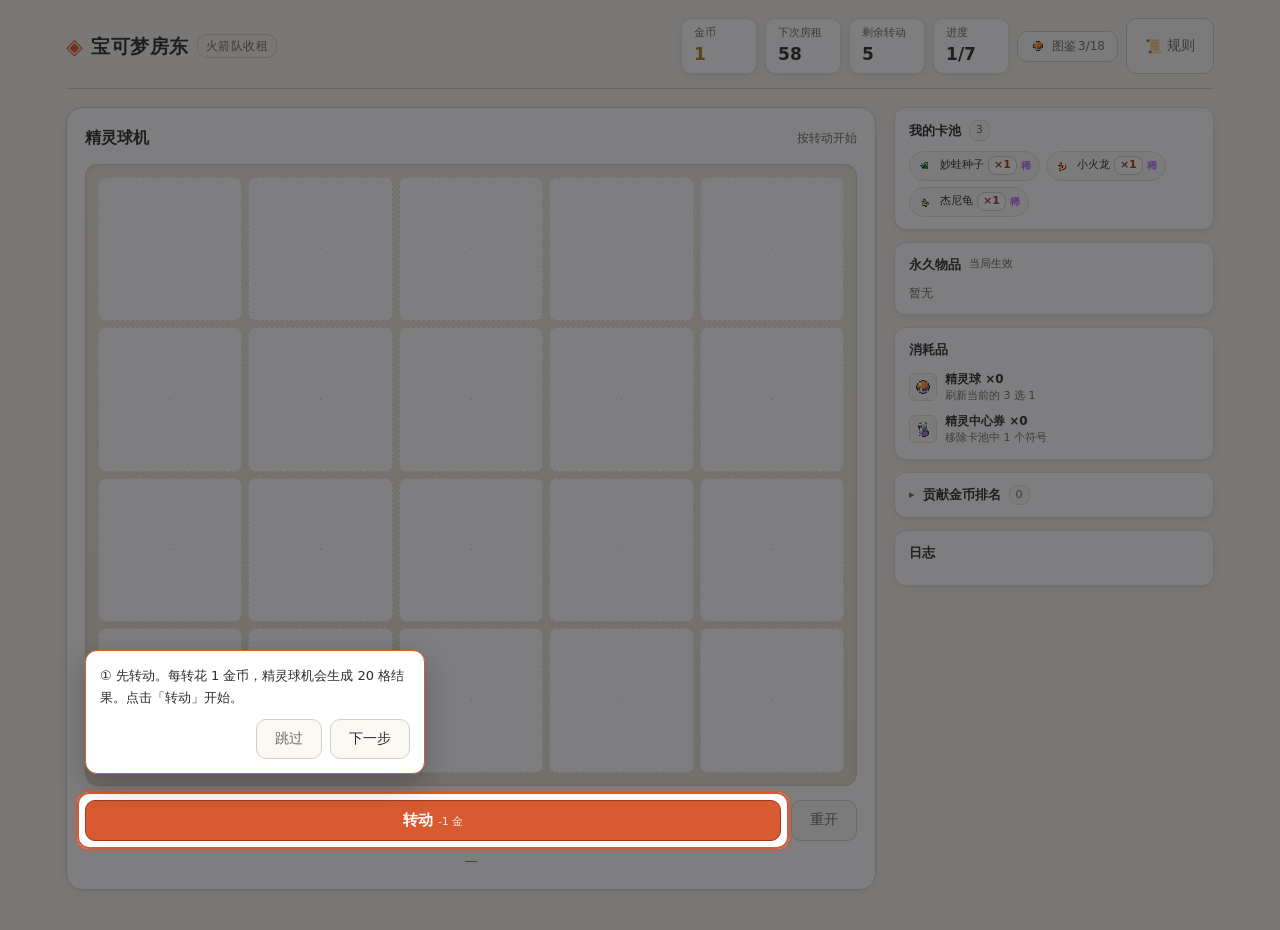
==== index.html @ e8cfbcf3 "v1.5.0 开局御三家+新手引导+规则页+收起动画+进化特效+调试窗口" ====
<!DOCTYPE html>
<html lang="zh-CN">
<head>
<meta charset="UTF-8">
<meta name="viewport" content="width=device-width,initial-scale=1,maximum-scale=1,user-scalable=no">
<title>宝可梦房东 · poke-rent</title>
<link rel="stylesheet" href="style.css?v=6">
</head>
<body>
<div id="app">
  <header class="topbar">
    <div class="brand"><span class="brand-icon">◈</span> 宝可梦房东 <span class="sub">火箭队收租</span></div>
    <div class="hud">
      <div class="hud-item"><span class="hud-label">金币</span><span class="hud-value" id="hud-coins">1</span></div>
      <div class="hud-item"><span class="hud-label">下次房租</span><span class="hud-value" id="hud-rent">80</span></div>
      <div class="hud-item"><span class="hud-label">剩余转动</span><span class="hud-value" id="hud-spins">5</span></div>
      <div class="hud-item hud-click" id="hud-progress-box" title="进度"><span class="hud-label">进度</span><span class="hud-value" id="hud-progress">1/7</span></div>
      <button class="btn btn-ghost btn-dex" id="btn-dex"><img class="btn-ico" src="assets/items/poke-ball.png?v=6" alt="">图鉴 <span id="dex-count">0/18</span></button>
      <button class="btn btn-ghost btn-rules" id="btn-rules"><span class="btn-ico btn-ico-rule">📜</span>规则</button>
    </div>
  </header>

  <main class="main">
    <section class="machine">
      <div class="machine-title"><span class="machine-name">精灵球机</span><span class="machine-status" id="machine-status">按转动开始</span></div>
      <div class="reel" id="reel"></div>
      <div class="machine-controls">
        <button class="btn btn-spin" id="btn-spin">转动 <span class="btn-cost">-1 金</span></button>
        <button class="btn btn-ghost" id="btn-skip" style="display:none">跳过动画</button>
        <button class="btn btn-ghost" id="btn-restart">重开</button>
      </div>
      <div class="gain-line" id="gain-line">—</div>
    </section>

    <aside class="side">
      <section class="panel">
        <h2>我的卡池 <span class="count" id="pool-count">3</span></h2>
        <div class="pool" id="pool"></div>
      </section>
      <section class="panel">
        <h2>永久物品 <span class="hint">当局生效</span></h2>
        <div class="items" id="items"><div class="empty">暂无</div></div>
      </section>
      <section class="panel">
        <h2>消耗品</h2>
        <div class="items" id="tokens"></div>
      </section>
      <section class="panel rank-panel">
        <details id="rank-box">
          <summary>贡献金币排名 <span class="count" id="rank-total">0</span></summary>
          <div class="rank-list" id="rank"></div>
        </details>
      </section>
      <section class="panel log-panel">
        <h2>日志</h2>
        <div class="log" id="log"></div>
      </section>
    </aside>
  </main>

  <button class="modal-dock" id="modal-dock" style="display:none">选择宝可梦 ▾</button>

  <div class="modal-layer" id="modal-layer" style="display:none">
    <div class="modal" id="modal"></div>
  </div>
  <div class="modal-layer dex-layer" id="dex-layer" style="display:none">
    <div class="modal dex-modal" id="dex-modal"></div>
  </div>
  <div class="modal-layer rules-layer" id="rules-layer" style="display:none">
    <div class="modal rules-modal" id="rules-modal"></div>
  </div>

  <!-- 管理员调试窗口：3×3 中心格结算测试 -->
  <div class="modal-layer debug-layer" id="debug-layer" style="display:none">
    <div class="modal debug-modal" id="debug-modal"></div>
  </div>

  <!-- 首次进入新手引导 -->
  <div class="tutorial-layer" id="tutorial-layer" style="display:none">
    <div class="tutorial-mask" id="tutorial-mask"></div>
    <div class="tutorial-hole" id="tutorial-hole"></div>
    <div class="tutorial-tip" id="tutorial-tip"></div>
  </div>
</div>
<script src="js/data.js?v=6"></script>
<script src="js/dex-data.js?v=6"></script>
<script src="js/engine.js?v=6"></script>
<script src="js/ui.js?v=6"></script>
</body>
</html>
---- style.css ----
/* poke-rent v1 — 亮色主题，GBA 像素风简化 */
:root{
  --bg:#f4f1ea; --panel:#ffffff; --panel2:#faf8f3; --ink:#2c2c2a; --muted:#6b6a63;
  --line:#e3dfd4; --line2:#d3cfc2; --accent:#d85a30; --accent2:#993c1d;
  --green:#3b6d11; --blue:#185fa5; --gold:#ba7517;
  --shadow:0 1px 2px rgba(0,0,0,.04),0 4px 12px rgba(0,0,0,.05);
}
*{box-sizing:border-box;margin:0;padding:0}
body{background:var(--bg);color:var(--ink);font-family:"PingFang SC","Microsoft YaHei",system-ui,sans-serif;font-size:14px;line-height:1.5;-webkit-font-smoothing:antialiased}
#app{max-width:1180px;margin:0 auto;padding:0 16px 40px}

.topbar{display:flex;align-items:center;justify-content:space-between;gap:16px;padding:18px 0 14px;border-bottom:1px solid var(--line2);flex-wrap:wrap}
.brand{font-size:19px;font-weight:600;letter-spacing:.5px;display:flex;align-items:center;gap:8px}
.brand-icon{color:var(--accent);font-size:22px}
.brand .sub{font-size:12px;color:var(--muted);font-weight:400;border:1px solid var(--line2);padding:2px 8px;border-radius:10px}
.hud{display:flex;gap:8px;flex-wrap:wrap}
.hud-item{background:var(--panel);border:1px solid var(--line);border-radius:10px;padding:6px 12px;min-width:76px;box-shadow:var(--shadow)}
.hud-label{display:block;font-size:11px;color:var(--muted)}
.hud-value{display:block;font-size:17px;font-weight:600;color:var(--ink)}
.hud-item:first-child .hud-value{color:var(--gold)}

.main{display:grid;grid-template-columns:minmax(0,1fr) 320px;gap:18px;margin-top:18px}
@media(max-width:860px){.main{grid-template-columns:1fr}}

.machine{background:var(--panel);border:1px solid var(--line2);border-radius:16px;padding:18px;box-shadow:var(--shadow)}
.machine-title{display:flex;justify-content:space-between;align-items:center;margin-bottom:14px}
.machine-name{font-size:16px;font-weight:600}
.machine-status{font-size:12px;color:var(--muted)}
.reel{display:grid;grid-template-columns:repeat(5,1fr);gap:6px;background:linear-gradient(#efe9dc,#e6dfd0);padding:12px;border-radius:12px;border:1px solid var(--line2);box-shadow:inset 0 2px 6px rgba(0,0,0,.05)}
.cell{aspect-ratio:1;background:#fff;border:1px solid var(--line);border-radius:8px;display:flex;flex-direction:column;align-items:center;justify-content:center;position:relative;overflow:hidden;min-height:50px}
.cell img{width:80%;height:70%;object-fit:contain;image-rendering:pixelated}
.cell .nm{font-size:9px;color:var(--muted);line-height:1;white-space:nowrap;max-width:100%;overflow:hidden;text-overflow:ellipsis;padding:0 2px}
.cell .ty{position:absolute;top:2px;left:3px;font-size:9px;font-weight:600;color:#fff;border-radius:4px;padding:0 4px;line-height:14px}
.cell .gain{position:absolute;bottom:2px;right:3px;font-size:10px;font-weight:600;color:var(--accent2)}
.cell.empty{border-style:dashed;color:var(--line2)}
.cell.spinning{animation:cellspin .18s linear}
@keyframes cellspin{0%{transform:translateY(-4px);opacity:.5}100%{transform:translateY(0);opacity:1}}
.cell.question{background:#f5f0e4;border-style:dashed;color:#b8a98a;font-size:26px;font-weight:700;animation:qfade .35s ease-in-out infinite alternate}
@keyframes qfade{from{opacity:.45}to{opacity:1}}
.cell img.bounce{animation:spritebounce .42s cubic-bezier(.2,.8,.3,1)}
@keyframes spritebounce{0%{transform:translateY(0) scale(1)}35%{transform:translateY(-10px) scale(1.16)}65%{transform:translateY(0) scale(.94)}100%{transform:translateY(0) scale(1)}}

.machine-controls{display:flex;gap:10px;margin-top:14px}
.btn{border:1px solid var(--line2);background:var(--panel2);color:var(--ink);border-radius:10px;padding:10px 18px;font-size:14px;cursor:pointer;transition:.12s;font-family:inherit}
.btn:hover:not(:disabled){border-color:var(--accent);transform:translateY(-1px)}
.btn:disabled{opacity:.45;cursor:not-allowed}
.btn-spin{flex:1;background:var(--accent);border-color:var(--accent2);color:#fff;font-weight:600;font-size:15px}
.btn-spin:hover:not(:disabled){background:var(--accent2)}
.btn-cost{font-size:11px;font-weight:400;opacity:.85}
.btn-ghost{color:var(--muted)}
.gain-line{text-align:center;margin-top:10px;font-size:13px;color:var(--muted);min-height:20px}
.gain-line .big{font-size:18px;font-weight:600;color:var(--green)}

.side{display:flex;flex-direction:column;gap:12px}
.panel{background:var(--panel);border:1px solid var(--line);border-radius:12px;padding:12px 14px;box-shadow:var(--shadow)}
.panel h2{font-size:13px;font-weight:600;display:flex;align-items:center;gap:8px;margin-bottom:10px;color:var(--ink)}
.panel h2 .count{font-size:11px;color:var(--muted);font-weight:400;background:var(--panel2);border:1px solid var(--line);border-radius:8px;padding:1px 6px}
.panel h2 .hint{font-size:11px;color:var(--muted);font-weight:400}
.pool{display:flex;flex-wrap:wrap;gap:6px;max-height:160px;overflow-y:auto}
.pool-chip{display:flex;align-items:center;gap:4px;background:var(--panel2);border:1px solid var(--line);border-radius:16px;padding:3px 8px 3px 4px;font-size:11px}
.pool-chip img{width:22px;height:22px;image-rendering:pixelated}
.pool-chip .evo{color:var(--accent);font-size:10px}
.items{display:flex;flex-direction:column;gap:8px}
.item{display:flex;align-items:center;gap:8px;font-size:12px}
.item img{width:28px;height:28px;object-fit:contain;image-rendering:pixelated;background:var(--panel2);border:1px solid var(--line);border-radius:6px;padding:2px}
.item .txt b{display:block;font-weight:600}
.item .txt span{display:block;color:var(--muted);font-size:11px}
.empty{font-size:12px;color:var(--muted)}
.log-panel .log{max-height:120px;overflow-y:auto;font-size:11px;color:var(--muted);line-height:1.7}
.log-panel .log div{border-bottom:1px dashed var(--line);padding:2px 0}
.log-panel .log div:last-child{border:0}

.modal-layer{position:fixed;inset:0;background:rgba(44,44,42,.26);backdrop-filter:blur(3px);-webkit-backdrop-filter:blur(3px);display:flex;align-items:center;justify-content:center;padding:16px;z-index:50}
.modal{background:var(--panel);border:1px solid var(--line2);border-radius:16px;padding:22px;max-width:560px;width:100%;box-shadow:0 12px 40px rgba(0,0,0,.2);max-height:88vh;overflow-y:auto}
.modal h2{font-size:18px;margin-bottom:6px}
.modal .lead{color:var(--muted);font-size:13px;margin-bottom:16px}
.choices{display:grid;grid-template-columns:repeat(3,1fr);gap:10px}
@media(max-width:560px){.choices{grid-template-columns:1fr}}
.choice{background:var(--panel2);border:1px solid var(--line2);border-radius:12px;padding:14px 8px;text-align:center;cursor:pointer;transition:.12s}
.choice:hover{border-color:var(--accent);transform:translateY(-2px);box-shadow:var(--shadow)}
.choice img{width:64px;height:64px;image-rendering:pixelated;object-fit:contain}
.choice .nm{display:block;font-weight:600;margin-top:6px}
.choice .ty{display:block;font-size:11px;color:var(--muted);margin-top:2px}
.choice .rar{display:inline-block;font-size:10px;font-weight:600;border:1px solid;border-radius:8px;padding:0 6px;margin-top:4px}
.pool-rar{font-size:10px;font-weight:600;opacity:.85}
.modal-actions{display:flex;gap:10px;margin-top:16px;justify-content:flex-end}
.rent-num{font-size:34px;font-weight:600;color:var(--accent);margin:10px 0}
.badge{display:inline-block;font-size:11px;padding:2px 8px;border-radius:10px;background:#e1f5ee;color:#085041;border:1px solid #9fe1cb;margin-left:6px}

/* 转动演出 */
#btn-skip{border-color:var(--gold);color:var(--gold)}
.cell.settling{border-color:var(--gold);box-shadow:0 0 0 2px rgba(186,117,23,.35);background:#fffbeb;z-index:2}
.float-gain{position:absolute;left:50%;top:50%;z-index:5;background:rgba(255,255,255,.96);border:1px solid var(--gold);border-radius:8px;padding:2px 6px;color:var(--accent2);font-weight:600;font-size:13px;line-height:1.3;white-space:nowrap;pointer-events:none;animation:floatup .6s ease-out forwards}
.float-gain small{display:block;font-size:9px;font-weight:400;color:var(--muted)}
@keyframes floatup{0%{opacity:0;transform:translate(-50%,-30%) scale(.8)}20%{opacity:1;transform:translate(-50%,-60%) scale(1)}100%{opacity:.9;transform:translate(-50%,-110%) scale(1)}}
.coin-fly{position:fixed;z-index:60;width:16px;height:16px;margin:-8px 0 0 -8px;border-radius:50%;background:var(--gold);border:2px solid #fff;box-shadow:0 1px 4px rgba(0,0,0,.2);pointer-events:none;animation:coinfly .65s ease-in forwards}
@keyframes coinfly{0%{transform:translate(0,0) scale(1);opacity:1}70%{opacity:1}100%{transform:translate(var(--dx),var(--dy)) scale(.45);opacity:0}}
.hud-item.tick .hud-value{animation:coinflash .3s ease-out}
@keyframes coinflash{0%{color:var(--green);transform:scale(1.25)}100%{color:var(--gold);transform:scale(1)}}

/* 贡献排名（可折叠） */
.rank-panel summary{cursor:pointer;font-size:13px;font-weight:600;list-style:none;display:flex;align-items:center;gap:8px;user-select:none}
.rank-panel summary::-webkit-details-marker{display:none}
.rank-panel summary::before{content:'▸';color:var(--muted);font-size:11px}
.rank-panel details[open] summary::before{transform:rotate(90deg)}
.rank-panel .count{font-size:11px;color:var(--muted);font-weight:400;background:var(--panel2);border:1px solid var(--line);border-radius:8px;padding:1px 6px}
.rank-list{margin-top:10px;display:flex;flex-direction:column;gap:5px;max-height:220px;overflow-y:auto}
.rank-row{display:flex;align-items:center;gap:6px;font-size:11px}
.rank-idx{width:14px;color:var(--muted);text-align:right}
.rank-row img{width:22px;height:22px;image-rendering:pixelated;background:var(--panel2);border:1px solid var(--line);border-radius:5px}
.rank-name{width:52px;white-space:nowrap;overflow:hidden;text-overflow:ellipsis}
.rank-bar{flex:1;height:7px;background:var(--panel2);border:1px solid var(--line);border-radius:4px;overflow:hidden}
.rank-bar i{display:block;height:100%;background:var(--gold)}
.rank-val{width:42px;text-align:right;color:var(--green);font-weight:600}

/* 顶栏图鉴按钮 / 选择弹窗收起按钮 */
.btn-dex{padding:6px 12px;font-size:12px;align-self:center}
.modal-dock{position:fixed;right:20px;bottom:20px;z-index:45;background:var(--accent);color:#fff;border:1px solid var(--accent2);border-radius:22px;padding:11px 18px;font-size:13px;font-weight:600;box-shadow:0 6px 18px rgba(0,0,0,.18);cursor:pointer;font-family:inherit}
.modal-dock:hover{background:var(--accent2)}
.choice .prob{display:block;font-size:10px;color:var(--muted);margin-top:2px}
.choice-static{cursor:default}
.choice-static:hover{transform:none;box-shadow:none;border-color:var(--line2)}

/* 图鉴弹窗 */
.dex-layer{z-index:70}
.dex-modal{max-width:880px}
.dex-grid{display:grid;grid-template-columns:repeat(6,1fr);gap:8px}
@media(max-width:700px){.dex-grid{grid-template-columns:repeat(4,1fr)}}
.dex-card{border:1px solid var(--line);border-radius:10px;padding:8px 4px;text-align:center;background:var(--panel2);cursor:pointer;transition:.12s}
.dex-card:hover{border-color:var(--accent)}
.dex-card.locked{background:#f2f0eb;color:var(--muted)}
.dex-card.locked img{filter:brightness(0) opacity(.22)}
.dex-card img{width:48px;height:48px;image-rendering:pixelated;object-fit:contain}
.dex-card .nm{display:block;font-size:11px;font-weight:600;white-space:nowrap;overflow:hidden;text-overflow:ellipsis}
.dex-card .rar{display:block;font-size:10px}
.dex-detail{display:flex;gap:16px;margin-top:16px;border-top:1px solid var(--line);padding-top:14px;min-height:104px}
.dex-detail img{width:80px;height:80px;image-rendering:pixelated;object-fit:contain;background:var(--panel2);border:1px solid var(--line);border-radius:10px;padding:6px;flex:none}
.dex-detail .body{flex:1;min-width:0}
.dex-detail h3{font-size:15px;margin-bottom:6px;display:flex;align-items:center;gap:8px;flex-wrap:wrap}
.dex-detail p{font-size:12px;color:var(--muted);margin-bottom:6px}
.dex-detail .fn{font-size:12px;color:var(--ink);background:var(--panel2);border:1px solid var(--line);border-radius:8px;padding:8px 10px}

/* v1.5 顶栏按钮图标 */
.btn-ico{width:16px;height:16px;object-fit:contain;vertical-align:-3px;margin-right:4px;image-rendering:pixelated}
.btn-ico-rule{display:inline-block;font-size:14px;vertical-align:-1px;margin-right:4px}
.btn-dex,.btn-rules{display:inline-flex;align-items:center;gap:2px}
.hud-click{cursor:pointer;user-select:none}
.hud-click:hover{border-color:var(--accent)}

/* 卡池：张数 + 独立移除按钮 */
.cell.clickable,.pool-chip.clickable{cursor:pointer}
.cell.clickable:hover{border-color:var(--accent)}
.pool-num{background:var(--panel);border:1px solid var(--line2);border-radius:8px;padding:0 5px;font-weight:600;color:var(--accent2)}
.pool-remove{border:1px solid var(--line2);background:#fff;color:var(--muted);border-radius:50%;width:16px;height:16px;line-height:14px;padding:0;font-size:12px;cursor:pointer;flex:none}
.pool-remove:hover{background:var(--accent);color:#fff;border-color:var(--accent2)}

/* 档位概率：弹窗顶部统一一行 */
.prob-bar{font-size:12px;color:var(--muted);background:var(--panel2);border:1px solid var(--line);border-radius:8px;padding:6px 10px;margin-bottom:12px}
.prob-bar span{font-weight:600}
.modal-layer.fading{background:rgba(44,44,42,0);backdrop-filter:none;-webkit-backdrop-filter:none;transition:background .32s ease}
@keyframes dockpop{0%{transform:scale(.6);opacity:0}60%{transform:scale(1.12)}100%{transform:scale(1);opacity:1}}
.modal-dock.dock-pop{animation:dockpop .3s ease-out}

/* 进化格子内特效 */
.cell.evolving{animation:evoflash 1.1s ease-out;z-index:3}
@keyframes evoflash{0%{box-shadow:0 0 0 0 rgba(168,85,247,0);background:#fff}25%{box-shadow:0 0 0 4px rgba(168,85,247,.55);background:#f6e8ff;transform:scale(1.08)}60%{box-shadow:0 0 0 2px rgba(168,85,247,.25);transform:scale(1)}100%{box-shadow:0 0 0 0 rgba(168,85,247,0);transform:scale(1)}}
.evo-badge{position:absolute;left:50%;top:-6px;transform:translateX(-50%);z-index:6;background:rgba(168,85,247,.94);color:#fff;font-size:9px;font-weight:600;border-radius:8px;padding:1px 5px;white-space:nowrap;pointer-events:none;animation:evobadge 1.6s ease-out forwards}
@keyframes evobadge{0%{opacity:0;transform:translate(-50%,8px)}15%{opacity:1;transform:translate(-50%,0)}80%{opacity:1}100%{opacity:0;transform:translate(-50%,-10px)}}

/* 规则弹窗 */
.rules-layer{z-index:70}
.rules-modal{max-width:760px}
.rules-list{display:flex;flex-direction:column;gap:12px}
.rule h3{font-size:14px;margin-bottom:4px;color:var(--accent2)}
.rule p{font-size:12px;color:var(--muted);line-height:1.7}
.rule-note{font-size:11px;color:var(--muted);margin-top:6px}
.type-table{display:grid;grid-template-columns:repeat(2,1fr);gap:6px;margin:6px 0}
.type-row{display:flex;align-items:center;gap:8px;font-size:12px}
.type-name{color:#fff;font-weight:600;border-radius:6px;padding:1px 8px}
.type-beats{color:var(--muted)}

/* 新手引导 */
.tutorial-layer{position:fixed;inset:0;z-index:90;pointer-events:none}
.tutorial-mask{position:absolute;inset:0;background:transparent}
.tutorial-hole{position:absolute;border:2px solid var(--accent);border-radius:12px;box-shadow:0 0 0 4px rgba(216,90,48,.25),0 0 0 9999px rgba(20,20,24,.55);transition:.2s ease;pointer-events:none}
.tutorial-tip{position:absolute;width:340px;max-width:calc(100vw - 24px);background:var(--panel);border:1px solid var(--accent);border-radius:12px;padding:14px;box-shadow:0 10px 30px rgba(0,0,0,.25);pointer-events:auto}
.tutorial-txt{font-size:13px;line-height:1.7;margin-bottom:10px}
.tutorial-nav{display:flex;justify-content:flex-end;gap:8px}

/* 调试窗口 */
.debug-layer{z-index:95}
.debug-modal{max-width:640px}
.debug-grid{display:grid;grid-template-columns:repeat(3,1fr);gap:6px;max-width:330px;margin:0 auto 14px}
.debug-cell{aspect-ratio:1;border:1px dashed var(--line2);border-radius:10px;background:var(--panel2);display:flex;flex-direction:column;align-items:center;justify-content:center;position:relative;color:var(--line2);font-size:12px;min-height:72px}
.debug-cell.center{border:2px solid var(--accent);background:#fff5f0;color:var(--accent)}
.debug-cell.has-mon{border-style:solid}
.debug-cell img{width:60%;height:60%;object-fit:contain;image-rendering:pixelated}
.debug-cell .nm{font-size:10px;color:var(--muted)}
.debug-cell .ty{position:absolute;top:2px;left:3px;font-size:9px;color:#fff;border-radius:4px;padding:0 4px}
.debug-result{background:var(--panel2);border:1px solid var(--line);border-radius:10px;padding:10px 12px;font-size:13px;min-height:44px;line-height:1.7}
.debug-result .big{color:var(--green);font-size:17px}
.debug-pool{display:flex;flex-wrap:wrap;gap:6px;max-height:150px;overflow-y:auto;margin-top:12px}
.debug-chip{display:flex;align-items:center;gap:4px;border:1px solid var(--line);border-radius:16px;padding:2px 8px 2px 2px;font-size:11px;background:var(--panel2);cursor:grab}
.debug-chip:hover,.debug-chip.picked{border-color:var(--accent);background:#fff5f0}
.debug-chip img{width:22px;height:22px;image-rendering:pixelated}
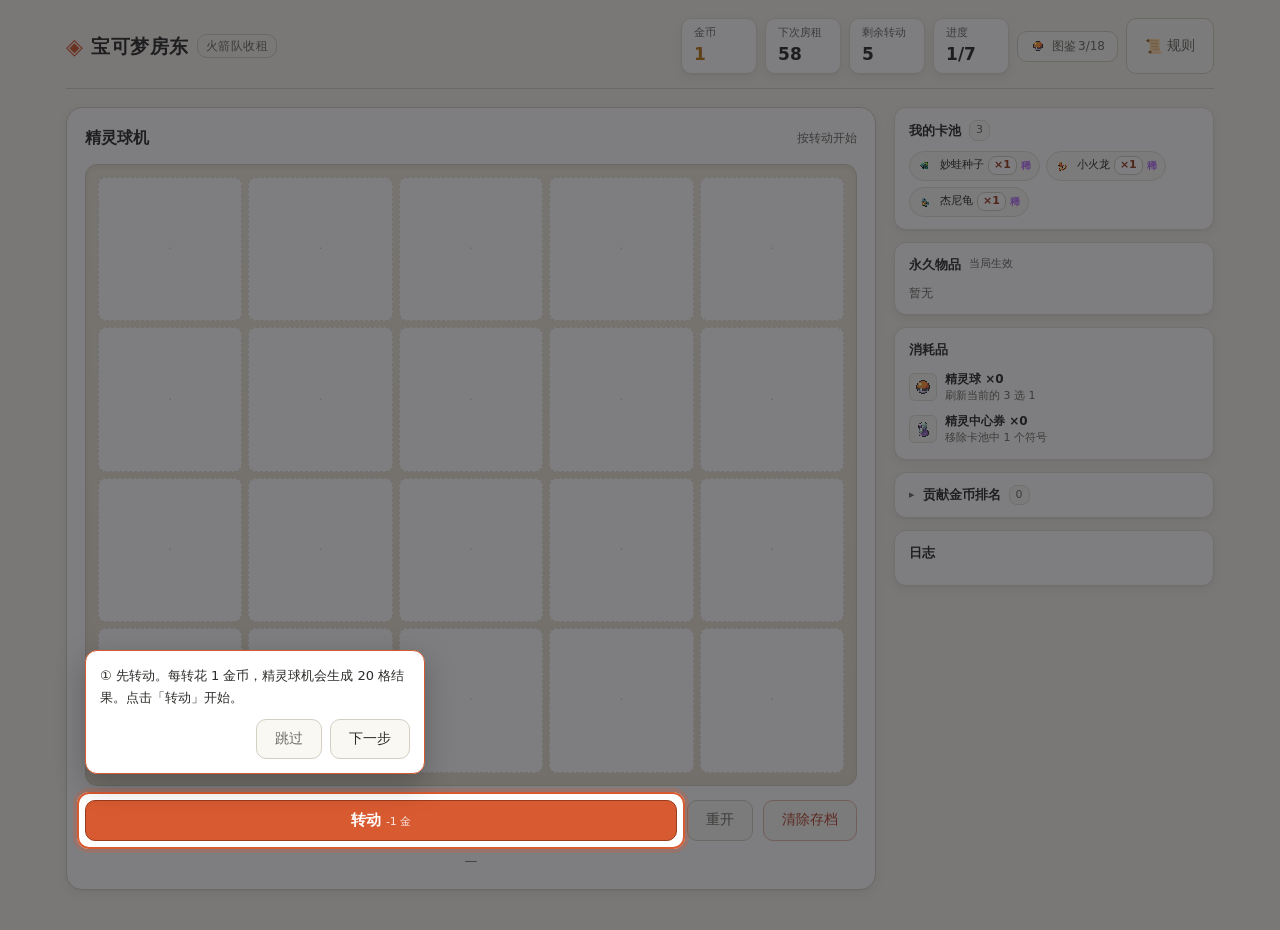
==== commit 1d9b3880: "v1.5.1 引导高亮跟随+清档二确+属性标签+逐条联动跳动+隐藏调试入口" ====
--- a/index.html
+++ b/index.html
@@ -4,7 +4,7 @@
 <meta charset="UTF-8">
 <meta name="viewport" content="width=device-width,initial-scale=1,maximum-scale=1,user-scalable=no">
 <title>宝可梦房东 · poke-rent</title>
-<link rel="stylesheet" href="style.css?v=6">
+<link rel="stylesheet" href="style.css?v=7">
 </head>
 <body>
 <div id="app">
@@ -14,8 +14,8 @@
       <div class="hud-item"><span class="hud-label">金币</span><span class="hud-value" id="hud-coins">1</span></div>
       <div class="hud-item"><span class="hud-label">下次房租</span><span class="hud-value" id="hud-rent">80</span></div>
       <div class="hud-item"><span class="hud-label">剩余转动</span><span class="hud-value" id="hud-spins">5</span></div>
-      <div class="hud-item hud-click" id="hud-progress-box" title="进度"><span class="hud-label">进度</span><span class="hud-value" id="hud-progress">1/7</span></div>
-      <button class="btn btn-ghost btn-dex" id="btn-dex"><img class="btn-ico" src="assets/items/poke-ball.png?v=6" alt="">图鉴 <span id="dex-count">0/18</span></button>
+      <div class="hud-item hud-click" id="hud-progress-box"><span class="hud-label">进度</span><span class="hud-value" id="hud-progress">1/7</span></div>
+      <button class="btn btn-ghost btn-dex" id="btn-dex"><img class="btn-ico" src="assets/items/poke-ball.png?v=7" alt="">图鉴 <span id="dex-count">0/18</span></button>
       <button class="btn btn-ghost btn-rules" id="btn-rules"><span class="btn-ico btn-ico-rule">📜</span>规则</button>
     </div>
   </header>
@@ -28,6 +28,7 @@
         <button class="btn btn-spin" id="btn-spin">转动 <span class="btn-cost">-1 金</span></button>
         <button class="btn btn-ghost" id="btn-skip" style="display:none">跳过动画</button>
         <button class="btn btn-ghost" id="btn-restart">重开</button>
+        <button class="btn btn-ghost btn-danger" id="btn-clear-save">清除存档</button>
       </div>
       <div class="gain-line" id="gain-line">—</div>
     </section>
@@ -82,9 +83,9 @@
     <div class="tutorial-tip" id="tutorial-tip"></div>
   </div>
 </div>
-<script src="js/data.js?v=6"></script>
-<script src="js/dex-data.js?v=6"></script>
-<script src="js/engine.js?v=6"></script>
-<script src="js/ui.js?v=6"></script>
+<script src="js/data.js?v=7"></script>
+<script src="js/dex-data.js?v=7"></script>
+<script src="js/engine.js?v=7"></script>
+<script src="js/ui.js?v=7"></script>
 </body>
 </html>
--- a/style.css
+++ b/style.css
@@ -48,6 +48,8 @@
 .btn-spin:hover:not(:disabled){background:var(--accent2)}
 .btn-cost{font-size:11px;font-weight:400;opacity:.85}
 .btn-ghost{color:var(--muted)}
+.btn-danger{color:#b4432f;border-color:#e3b6ab}
+.btn-danger:hover:not(:disabled){border-color:#b4432f;background:#fff3f0}
 .gain-line{text-align:center;margin-top:10px;font-size:13px;color:var(--muted);min-height:20px}
 .gain-line .big{font-size:18px;font-weight:600;color:var(--green)}
 
@@ -81,6 +83,9 @@
 .choice img{width:64px;height:64px;image-rendering:pixelated;object-fit:contain}
 .choice .nm{display:block;font-weight:600;margin-top:6px}
 .choice .ty{display:block;font-size:11px;color:var(--muted);margin-top:2px}
+.choice .ty-line{display:flex;align-items:center;justify-content:center;gap:7px;margin-top:7px}
+.type-pill{display:inline-block;min-width:36px;padding:2px 10px;border-radius:999px;color:#fff;font-size:13px;font-weight:700;line-height:18px;letter-spacing:.5px}
+.base-tag{font-size:11px;color:var(--muted)}
 .choice .rar{display:inline-block;font-size:10px;font-weight:600;border:1px solid;border-radius:8px;padding:0 6px;margin-top:4px}
 .pool-rar{font-size:10px;font-weight:600;opacity:.85}
 .modal-actions{display:flex;gap:10px;margin-top:16px;justify-content:flex-end}
@@ -92,6 +97,8 @@
 .cell.settling{border-color:var(--gold);box-shadow:0 0 0 2px rgba(186,117,23,.35);background:#fffbeb;z-index:2}
 .float-gain{position:absolute;left:50%;top:50%;z-index:5;background:rgba(255,255,255,.96);border:1px solid var(--gold);border-radius:8px;padding:2px 6px;color:var(--accent2);font-weight:600;font-size:13px;line-height:1.3;white-space:nowrap;pointer-events:none;animation:floatup .6s ease-out forwards}
 .float-gain small{display:block;font-size:9px;font-weight:400;color:var(--muted)}
+.cell.linked{border-color:#b4432f;box-shadow:0 0 0 2px rgba(180,67,47,.35);background:#fff4f0}
+.float-link{position:absolute;left:12%;bottom:14%;z-index:4;background:rgba(255,255,255,.96);border:1px solid #b4432f;border-radius:8px;padding:1px 6px;color:#b4432f;font-size:10px;white-space:nowrap;pointer-events:none;animation:floatup .5s ease-out forwards}
 @keyframes floatup{0%{opacity:0;transform:translate(-50%,-30%) scale(.8)}20%{opacity:1;transform:translate(-50%,-60%) scale(1)}100%{opacity:.9;transform:translate(-50%,-110%) scale(1)}}
 .coin-fly{position:fixed;z-index:60;width:16px;height:16px;margin:-8px 0 0 -8px;border-radius:50%;background:var(--gold);border:2px solid #fff;box-shadow:0 1px 4px rgba(0,0,0,.2);pointer-events:none;animation:coinfly .65s ease-in forwards}
 @keyframes coinfly{0%{transform:translate(0,0) scale(1);opacity:1}70%{opacity:1}100%{transform:translate(var(--dx),var(--dy)) scale(.45);opacity:0}}
@@ -144,8 +151,8 @@
 .btn-ico{width:16px;height:16px;object-fit:contain;vertical-align:-3px;margin-right:4px;image-rendering:pixelated}
 .btn-ico-rule{display:inline-block;font-size:14px;vertical-align:-1px;margin-right:4px}
 .btn-dex,.btn-rules{display:inline-flex;align-items:center;gap:2px}
-.hud-click{cursor:pointer;user-select:none}
-.hud-click:hover{border-color:var(--accent)}
+/* 进度格只是隐藏的管理员入口，不能给玩家任何可点击暗示 */
+.hud-click{cursor:default;user-select:none}
 
 /* 卡池：张数 + 独立移除按钮 */
 .cell.clickable,.pool-chip.clickable{cursor:pointer}
@@ -182,7 +189,7 @@
 /* 新手引导 */
 .tutorial-layer{position:fixed;inset:0;z-index:90;pointer-events:none}
 .tutorial-mask{position:absolute;inset:0;background:transparent}
-.tutorial-hole{position:absolute;border:2px solid var(--accent);border-radius:12px;box-shadow:0 0 0 4px rgba(216,90,48,.25),0 0 0 9999px rgba(20,20,24,.55);transition:.2s ease;pointer-events:none}
+.tutorial-hole{position:absolute;border:2px solid var(--accent);border-radius:12px;box-shadow:0 0 0 4px rgba(216,90,48,.25),0 0 0 9999px rgba(20,20,24,.55);pointer-events:none}
 .tutorial-tip{position:absolute;width:340px;max-width:calc(100vw - 24px);background:var(--panel);border:1px solid var(--accent);border-radius:12px;padding:14px;box-shadow:0 10px 30px rgba(0,0,0,.25);pointer-events:auto}
 .tutorial-txt{font-size:13px;line-height:1.7;margin-bottom:10px}
 .tutorial-nav{display:flex;justify-content:flex-end;gap:8px}
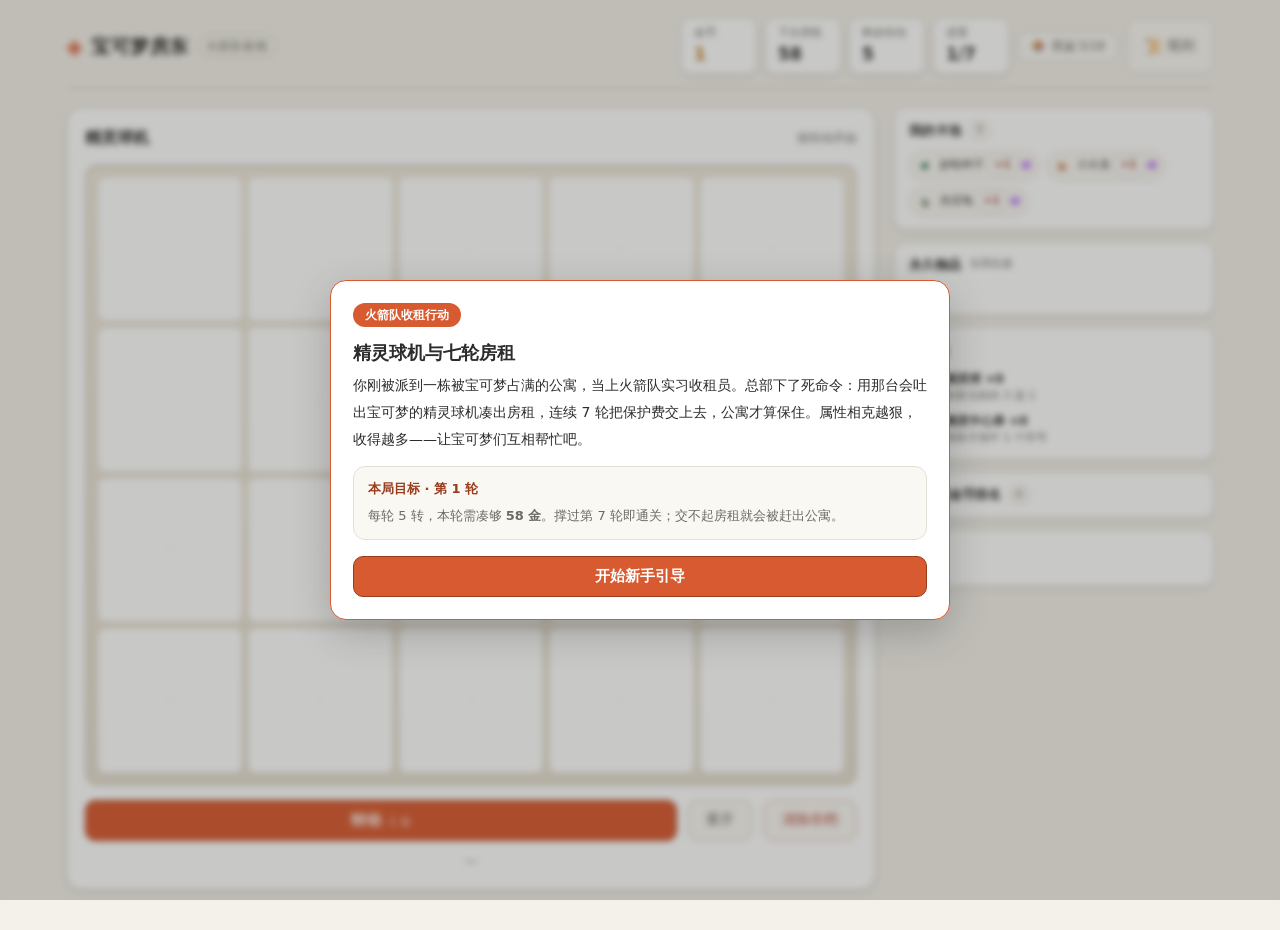
==== commit 1b1736f3: "v1.5.3 交租轮顺序调整+开场故事+去掉联动标识" ====
--- a/index.html
+++ b/index.html
@@ -4,7 +4,7 @@
 <meta charset="UTF-8">
 <meta name="viewport" content="width=device-width,initial-scale=1,maximum-scale=1,user-scalable=no">
 <title>宝可梦房东 · poke-rent</title>
-<link rel="stylesheet" href="style.css?v=7">
+<link rel="stylesheet" href="style.css?v=9">
 </head>
 <body>
 <div id="app">
@@ -15,7 +15,7 @@
       <div class="hud-item"><span class="hud-label">下次房租</span><span class="hud-value" id="hud-rent">80</span></div>
       <div class="hud-item"><span class="hud-label">剩余转动</span><span class="hud-value" id="hud-spins">5</span></div>
       <div class="hud-item hud-click" id="hud-progress-box"><span class="hud-label">进度</span><span class="hud-value" id="hud-progress">1/7</span></div>
-      <button class="btn btn-ghost btn-dex" id="btn-dex"><img class="btn-ico" src="assets/items/poke-ball.png?v=7" alt="">图鉴 <span id="dex-count">0/18</span></button>
+      <button class="btn btn-ghost btn-dex" id="btn-dex"><img class="btn-ico" src="assets/items/poke-ball.png?v=9" alt="">图鉴 <span id="dex-count">0/18</span></button>
       <button class="btn btn-ghost btn-rules" id="btn-rules"><span class="btn-ico btn-ico-rule">📜</span>规则</button>
     </div>
   </header>
@@ -76,6 +76,11 @@
     <div class="modal debug-modal" id="debug-modal"></div>
   </div>
 
+  <!-- 首次进入：故事背景与本局目标 -->
+  <div class="modal-layer story-layer" id="story-layer" style="display:none">
+    <div class="modal story-modal" id="story-modal"></div>
+  </div>
+
   <!-- 首次进入新手引导 -->
   <div class="tutorial-layer" id="tutorial-layer" style="display:none">
     <div class="tutorial-mask" id="tutorial-mask"></div>
@@ -83,9 +88,9 @@
     <div class="tutorial-tip" id="tutorial-tip"></div>
   </div>
 </div>
-<script src="js/data.js?v=7"></script>
-<script src="js/dex-data.js?v=7"></script>
-<script src="js/engine.js?v=7"></script>
-<script src="js/ui.js?v=7"></script>
+<script src="js/data.js?v=9"></script>
+<script src="js/dex-data.js?v=9"></script>
+<script src="js/engine.js?v=9"></script>
+<script src="js/ui.js?v=9"></script>
 </body>
 </html>
--- a/style.css
+++ b/style.css
@@ -80,7 +80,7 @@
 @media(max-width:560px){.choices{grid-template-columns:1fr}}
 .choice{background:var(--panel2);border:1px solid var(--line2);border-radius:12px;padding:14px 8px;text-align:center;cursor:pointer;transition:.12s}
 .choice:hover{border-color:var(--accent);transform:translateY(-2px);box-shadow:var(--shadow)}
-.choice img{width:64px;height:64px;image-rendering:pixelated;object-fit:contain}
+.choice img{width:96px;height:96px;image-rendering:pixelated;object-fit:contain;filter:drop-shadow(0 4px 6px rgba(0,0,0,.12))}
 .choice .nm{display:block;font-weight:600;margin-top:6px}
 .choice .ty{display:block;font-size:11px;color:var(--muted);margin-top:2px}
 .choice .ty-line{display:flex;align-items:center;justify-content:center;gap:7px;margin-top:7px}
@@ -97,8 +97,6 @@
 .cell.settling{border-color:var(--gold);box-shadow:0 0 0 2px rgba(186,117,23,.35);background:#fffbeb;z-index:2}
 .float-gain{position:absolute;left:50%;top:50%;z-index:5;background:rgba(255,255,255,.96);border:1px solid var(--gold);border-radius:8px;padding:2px 6px;color:var(--accent2);font-weight:600;font-size:13px;line-height:1.3;white-space:nowrap;pointer-events:none;animation:floatup .6s ease-out forwards}
 .float-gain small{display:block;font-size:9px;font-weight:400;color:var(--muted)}
-.cell.linked{border-color:#b4432f;box-shadow:0 0 0 2px rgba(180,67,47,.35);background:#fff4f0}
-.float-link{position:absolute;left:12%;bottom:14%;z-index:4;background:rgba(255,255,255,.96);border:1px solid #b4432f;border-radius:8px;padding:1px 6px;color:#b4432f;font-size:10px;white-space:nowrap;pointer-events:none;animation:floatup .5s ease-out forwards}
 @keyframes floatup{0%{opacity:0;transform:translate(-50%,-30%) scale(.8)}20%{opacity:1;transform:translate(-50%,-60%) scale(1)}100%{opacity:.9;transform:translate(-50%,-110%) scale(1)}}
 .coin-fly{position:fixed;z-index:60;width:16px;height:16px;margin:-8px 0 0 -8px;border-radius:50%;background:var(--gold);border:2px solid #fff;box-shadow:0 1px 4px rgba(0,0,0,.2);pointer-events:none;animation:coinfly .65s ease-in forwards}
 @keyframes coinfly{0%{transform:translate(0,0) scale(1);opacity:1}70%{opacity:1}100%{transform:translate(var(--dx),var(--dy)) scale(.45);opacity:0}}
@@ -186,8 +184,18 @@
 .type-name{color:#fff;font-weight:600;border-radius:6px;padding:1px 8px}
 .type-beats{color:var(--muted)}
 
+/* 开场故事 */
+.story-layer{z-index:110}
+.story-modal{max-width:620px;border-color:var(--accent)}
+.story-mark{display:inline-block;background:var(--accent);color:#fff;border-radius:999px;padding:3px 12px;font-size:12px;font-weight:600;margin-bottom:12px}
+.story-text{font-size:14px;line-height:1.9;color:var(--ink);margin-bottom:14px}
+.story-goal{background:var(--panel2);border:1px solid var(--line);border-radius:12px;padding:12px 14px;margin-bottom:16px}
+.story-goal h3{font-size:13px;margin-bottom:6px;color:var(--accent2)}
+.story-goal p{font-size:13px;line-height:1.7;color:var(--muted)}
+
 /* 新手引导 */
-.tutorial-layer{position:fixed;inset:0;z-index:90;pointer-events:none}
+/* 引导期间整层拦截点击，只允许引导气泡里的按钮响应，避免玩家提前触发转动/交租 */
+.tutorial-layer{position:fixed;inset:0;z-index:90;pointer-events:auto}
 .tutorial-mask{position:absolute;inset:0;background:transparent}
 .tutorial-hole{position:absolute;border:2px solid var(--accent);border-radius:12px;box-shadow:0 0 0 4px rgba(216,90,48,.25),0 0 0 9999px rgba(20,20,24,.55);pointer-events:none}
 .tutorial-tip{position:absolute;width:340px;max-width:calc(100vw - 24px);background:var(--panel);border:1px solid var(--accent);border-radius:12px;padding:14px;box-shadow:0 10px 30px rgba(0,0,0,.25);pointer-events:auto}
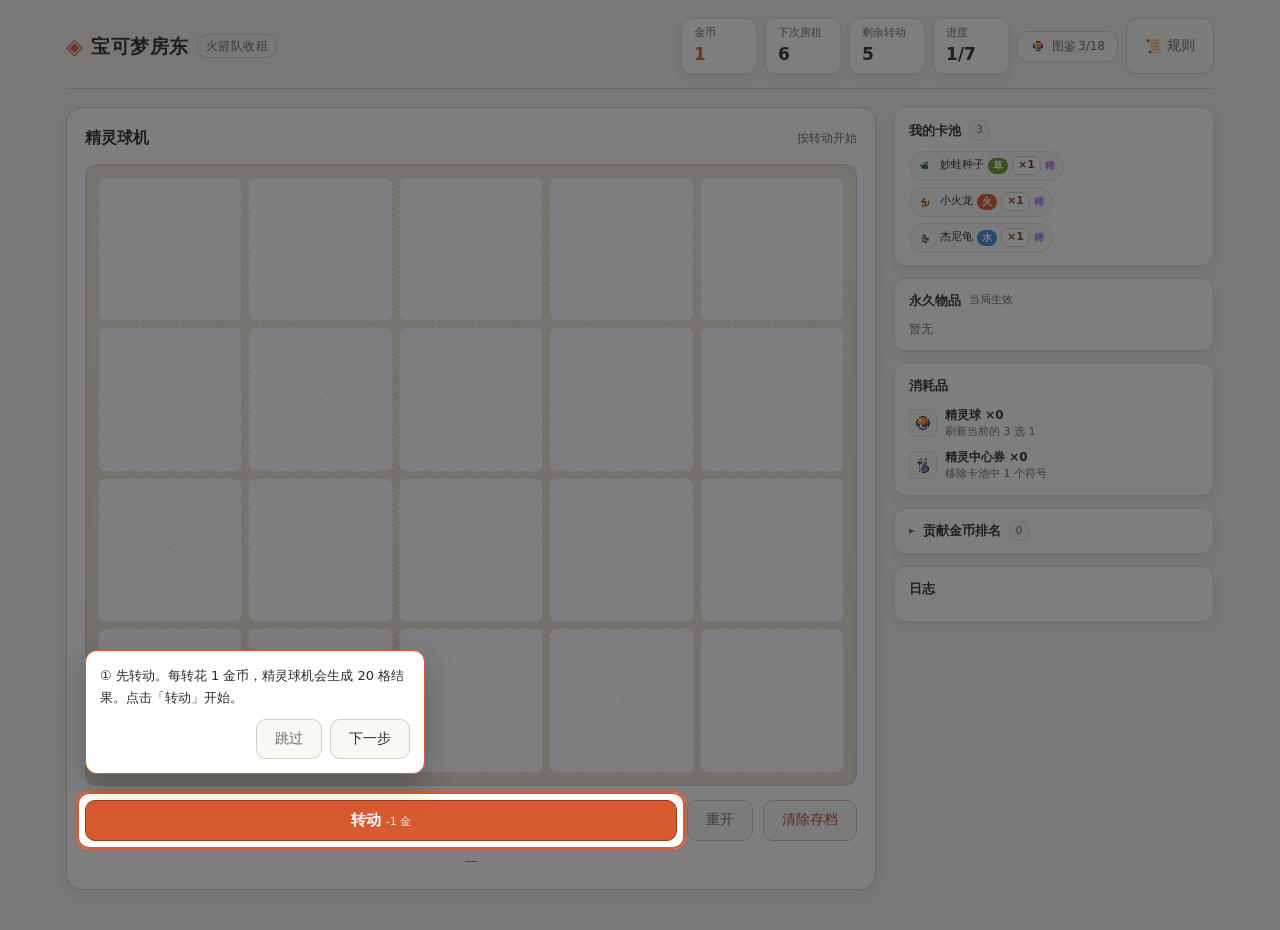
==== commit 27c66b33: "v1.5.4 开局顺序调整+卡池属性+双列贡献+临时低难度" ====
--- a/index.html
+++ b/index.html
@@ -4,7 +4,7 @@
 <meta charset="UTF-8">
 <meta name="viewport" content="width=device-width,initial-scale=1,maximum-scale=1,user-scalable=no">
 <title>宝可梦房东 · poke-rent</title>
-<link rel="stylesheet" href="style.css?v=9">
+<link rel="stylesheet" href="style.css?v=10">
 </head>
 <body>
 <div id="app">
@@ -15,7 +15,7 @@
       <div class="hud-item"><span class="hud-label">下次房租</span><span class="hud-value" id="hud-rent">80</span></div>
       <div class="hud-item"><span class="hud-label">剩余转动</span><span class="hud-value" id="hud-spins">5</span></div>
       <div class="hud-item hud-click" id="hud-progress-box"><span class="hud-label">进度</span><span class="hud-value" id="hud-progress">1/7</span></div>
-      <button class="btn btn-ghost btn-dex" id="btn-dex"><img class="btn-ico" src="assets/items/poke-ball.png?v=9" alt="">图鉴 <span id="dex-count">0/18</span></button>
+      <button class="btn btn-ghost btn-dex" id="btn-dex"><img class="btn-ico" src="assets/items/poke-ball.png?v=10" alt="">图鉴 <span id="dex-count">0/18</span></button>
       <button class="btn btn-ghost btn-rules" id="btn-rules"><span class="btn-ico btn-ico-rule">📜</span>规则</button>
     </div>
   </header>
@@ -88,9 +88,9 @@
     <div class="tutorial-tip" id="tutorial-tip"></div>
   </div>
 </div>
-<script src="js/data.js?v=9"></script>
-<script src="js/dex-data.js?v=9"></script>
-<script src="js/engine.js?v=9"></script>
-<script src="js/ui.js?v=9"></script>
+<script src="js/data.js?v=10"></script>
+<script src="js/dex-data.js?v=10"></script>
+<script src="js/engine.js?v=10"></script>
+<script src="js/ui.js?v=10"></script>
 </body>
 </html>
--- a/style.css
+++ b/style.css
@@ -116,7 +116,11 @@
 .rank-name{width:52px;white-space:nowrap;overflow:hidden;text-overflow:ellipsis}
 .rank-bar{flex:1;height:7px;background:var(--panel2);border:1px solid var(--line);border-radius:4px;overflow:hidden}
 .rank-bar i{display:block;height:100%;background:var(--gold)}
-.rank-val{width:42px;text-align:right;color:var(--green);font-weight:600}
+.rank-head{display:flex;justify-content:space-between;font-size:10px;color:var(--muted);padding:0 0 4px 20px;border-bottom:1px solid var(--line);margin-bottom:2px}
+.rank-head b{color:var(--ink)}
+.rank-nums{width:74px;display:flex;flex-direction:column;align-items:flex-end;line-height:1.3}
+.rank-cur{color:var(--green);font-weight:600}
+.rank-last{color:var(--muted);font-size:10px}
 
 /* 顶栏图鉴按钮 / 选择弹窗收起按钮 */
 .btn-dex{padding:6px 12px;font-size:12px;align-self:center}
@@ -156,6 +160,7 @@
 .cell.clickable,.pool-chip.clickable{cursor:pointer}
 .cell.clickable:hover{border-color:var(--accent)}
 .pool-num{background:var(--panel);border:1px solid var(--line2);border-radius:8px;padding:0 5px;font-weight:600;color:var(--accent2)}
+.pool-type{color:#fff;border-radius:8px;padding:0 5px;font-size:10px;font-weight:600;line-height:16px}
 .pool-remove{border:1px solid var(--line2);background:#fff;color:var(--muted);border-radius:50%;width:16px;height:16px;line-height:14px;padding:0;font-size:12px;cursor:pointer;flex:none}
 .pool-remove:hover{background:var(--accent);color:#fff;border-color:var(--accent2)}
 
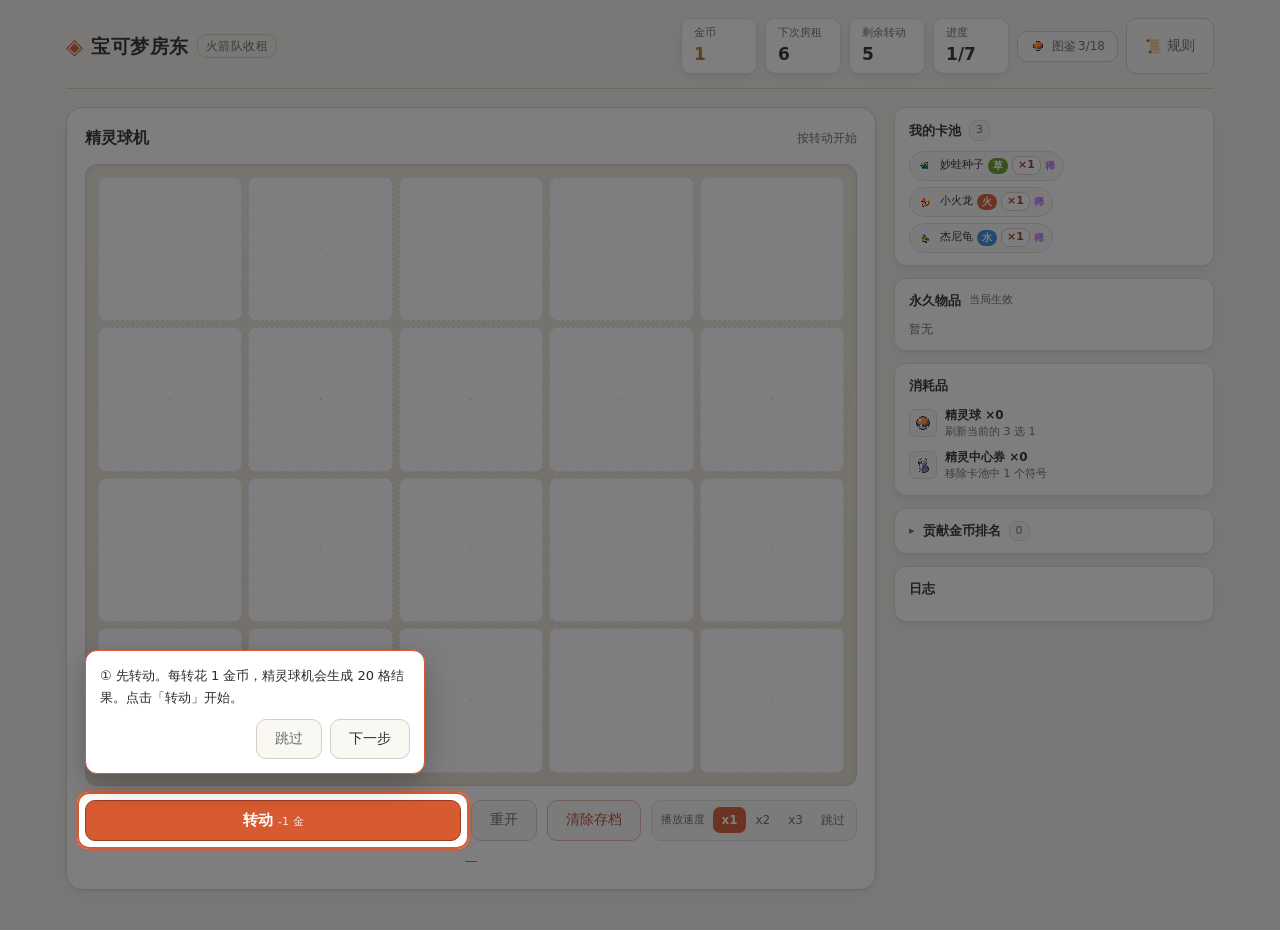
==== commit d2d1ac6b: "v1.6.0 四档播放速度（含默认跳过）+ 重写开场故事文案" ====
--- a/index.html
+++ b/index.html
@@ -4,7 +4,7 @@
 <meta charset="UTF-8">
 <meta name="viewport" content="width=device-width,initial-scale=1,maximum-scale=1,user-scalable=no">
 <title>宝可梦房东 · poke-rent</title>
-<link rel="stylesheet" href="style.css?v=10">
+<link rel="stylesheet" href="style.css?v=11">
 </head>
 <body>
 <div id="app">
@@ -15,7 +15,7 @@
       <div class="hud-item"><span class="hud-label">下次房租</span><span class="hud-value" id="hud-rent">80</span></div>
       <div class="hud-item"><span class="hud-label">剩余转动</span><span class="hud-value" id="hud-spins">5</span></div>
       <div class="hud-item hud-click" id="hud-progress-box"><span class="hud-label">进度</span><span class="hud-value" id="hud-progress">1/7</span></div>
-      <button class="btn btn-ghost btn-dex" id="btn-dex"><img class="btn-ico" src="assets/items/poke-ball.png?v=10" alt="">图鉴 <span id="dex-count">0/18</span></button>
+      <button class="btn btn-ghost btn-dex" id="btn-dex"><img class="btn-ico" src="assets/items/poke-ball.png?v=11" alt="">图鉴 <span id="dex-count">0/18</span></button>
       <button class="btn btn-ghost btn-rules" id="btn-rules"><span class="btn-ico btn-ico-rule">📜</span>规则</button>
     </div>
   </header>
@@ -29,6 +29,13 @@
         <button class="btn btn-ghost" id="btn-skip" style="display:none">跳过动画</button>
         <button class="btn btn-ghost" id="btn-restart">重开</button>
         <button class="btn btn-ghost btn-danger" id="btn-clear-save">清除存档</button>
+        <div class="speed-ctrl" id="speed-ctrl" role="group" aria-label="播放速度">
+          <span class="speed-label">播放速度</span>
+          <button class="speed-btn" data-speed="1">x1</button>
+          <button class="speed-btn" data-speed="2">x2</button>
+          <button class="speed-btn" data-speed="3">x3</button>
+          <button class="speed-btn" data-speed="0">跳过</button>
+        </div>
       </div>
       <div class="gain-line" id="gain-line">—</div>
     </section>
@@ -88,9 +95,9 @@
     <div class="tutorial-tip" id="tutorial-tip"></div>
   </div>
 </div>
-<script src="js/data.js?v=10"></script>
-<script src="js/dex-data.js?v=10"></script>
-<script src="js/engine.js?v=10"></script>
-<script src="js/ui.js?v=10"></script>
+<script src="js/data.js?v=11"></script>
+<script src="js/dex-data.js?v=11"></script>
+<script src="js/engine.js?v=11"></script>
+<script src="js/ui.js?v=11"></script>
 </body>
 </html>
--- a/style.css
+++ b/style.css
@@ -40,7 +40,7 @@
 .cell img.bounce{animation:spritebounce .42s cubic-bezier(.2,.8,.3,1)}
 @keyframes spritebounce{0%{transform:translateY(0) scale(1)}35%{transform:translateY(-10px) scale(1.16)}65%{transform:translateY(0) scale(.94)}100%{transform:translateY(0) scale(1)}}
 
-.machine-controls{display:flex;gap:10px;margin-top:14px}
+.machine-controls{display:flex;gap:10px;margin-top:14px;flex-wrap:wrap}
 .btn{border:1px solid var(--line2);background:var(--panel2);color:var(--ink);border-radius:10px;padding:10px 18px;font-size:14px;cursor:pointer;transition:.12s;font-family:inherit}
 .btn:hover:not(:disabled){border-color:var(--accent);transform:translateY(-1px)}
 .btn:disabled{opacity:.45;cursor:not-allowed}
@@ -52,6 +52,22 @@
 .btn-danger:hover:not(:disabled){border-color:#b4432f;background:#fff3f0}
 .gain-line{text-align:center;margin-top:10px;font-size:13px;color:var(--muted);min-height:20px}
 .gain-line .big{font-size:18px;font-weight:600;color:var(--green)}
+
+/* 播放速度：x1 / x2 / x3 / 跳过（跳过指每次转动都不播动画） */
+.speed-ctrl{display:flex;align-items:center;gap:2px;margin-left:auto;background:var(--panel2);border:1px solid var(--line);border-radius:10px;padding:3px}
+.speed-label{font-size:11px;color:var(--muted);padding:0 6px;white-space:nowrap}
+.speed-btn{border:0;background:transparent;color:var(--muted);font-family:inherit;font-size:12px;padding:6px 8px;border-radius:7px;cursor:pointer;transition:.12s}
+.speed-btn:hover{color:var(--ink)}
+.speed-btn.active{background:var(--accent);color:#fff;font-weight:600}
+@media(max-width:560px){.speed-ctrl{margin-left:0;width:100%}.speed-label{flex:1}}
+
+/* 倍速时同步缩短弹跳/飘字/金币动画，避免逐格结算比动画还快 */
+body[data-speed="2"] .cell img.bounce{animation-duration:.22s}
+body[data-speed="2"] .float-gain{animation-duration:.3s}
+body[data-speed="2"] .coin-fly{animation-duration:.34s}
+body[data-speed="3"] .cell img.bounce{animation-duration:.16s}
+body[data-speed="3"] .float-gain{animation-duration:.22s}
+body[data-speed="3"] .coin-fly{animation-duration:.24s}
 
 .side{display:flex;flex-direction:column;gap:12px}
 .panel{background:var(--panel);border:1px solid var(--line);border-radius:12px;padding:12px 14px;box-shadow:var(--shadow)}
